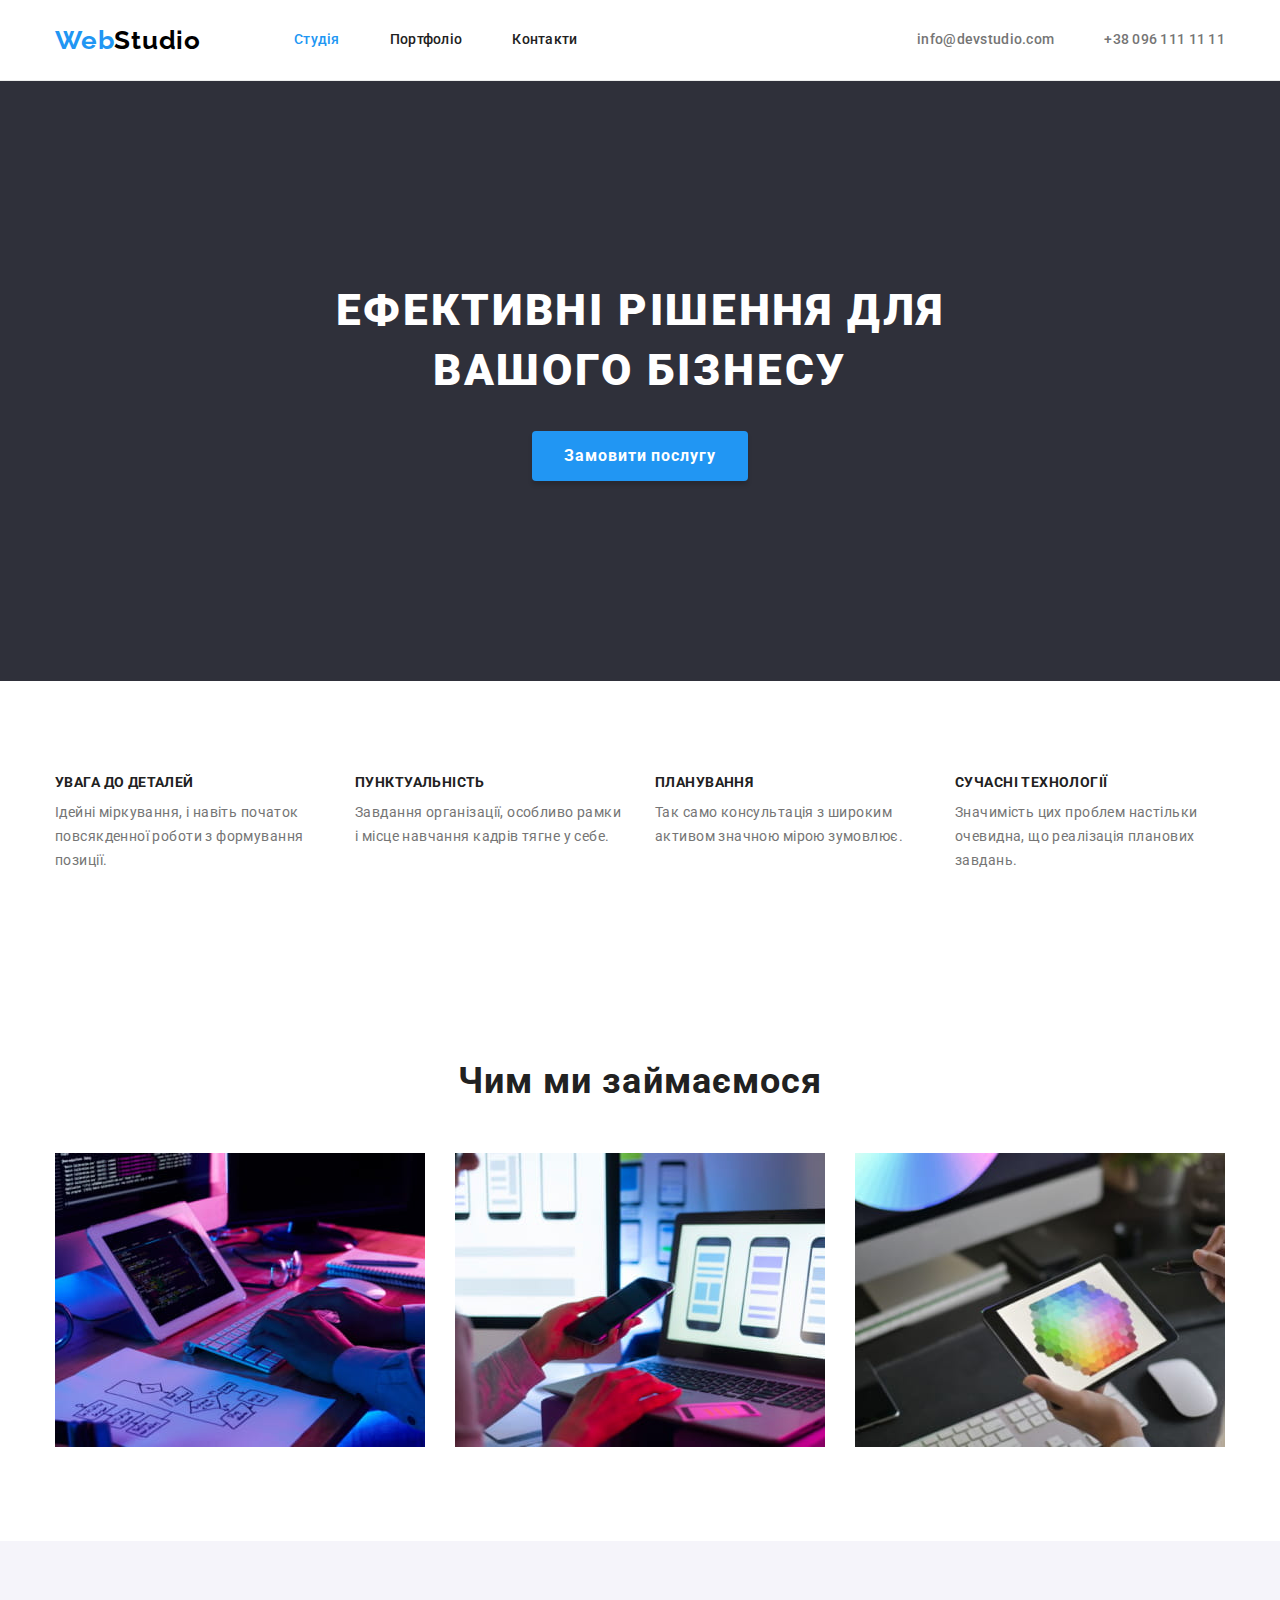
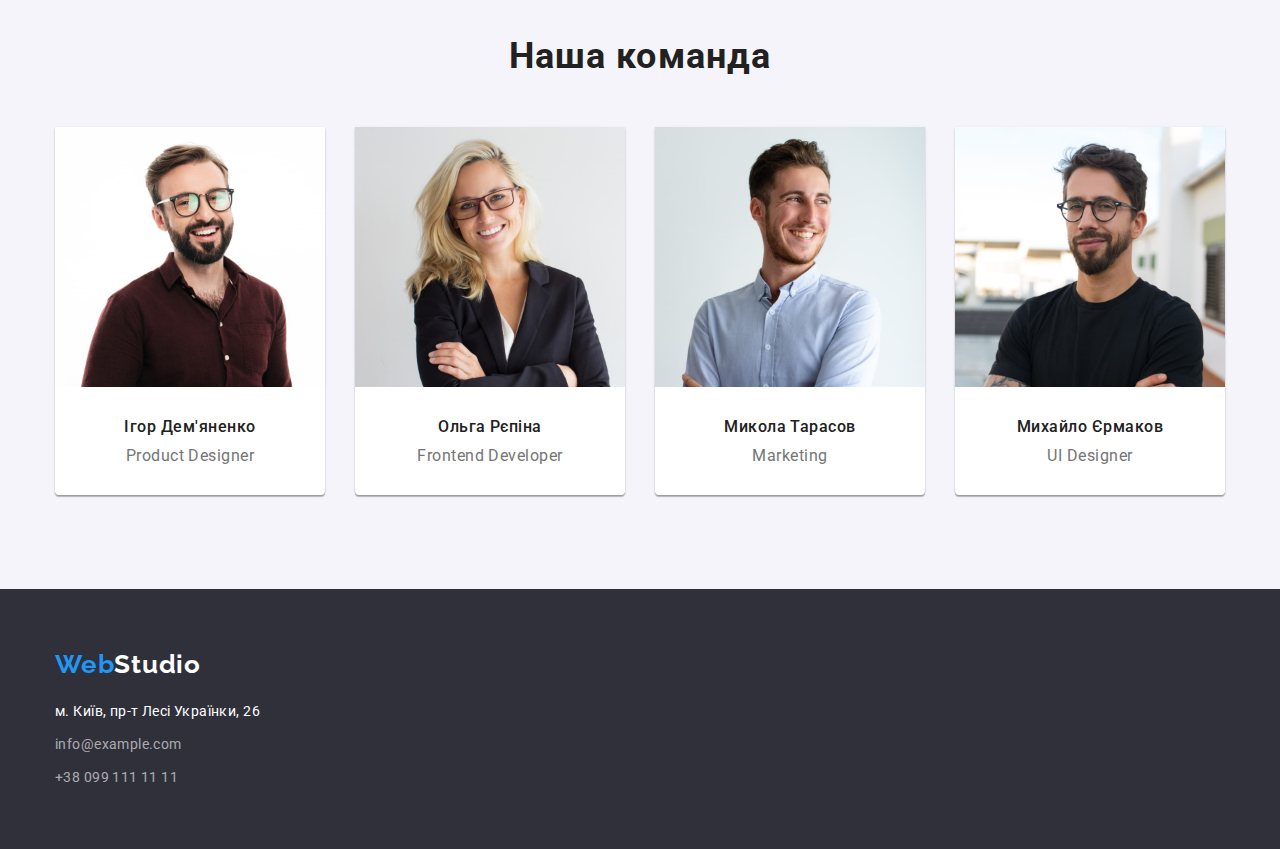
==== index.html @ c918954a "repository for hw-04" ====
<!DOCTYPE html>
<html lang="uk">
<head>
    <meta charset="UTF-8">
    <meta http-equiv="X-UA-Compatible" content="IE=edge">
    <meta name="viewport" content="width=device-width, initial-scale=1.0">
    <title>Web Studio</title>
    <link rel="preconnect" href="https://fonts.googleapis.com">
    <link rel="preconnect" href="https://fonts.gstatic.com" crossorigin>
    <link href="https://fonts.googleapis.com/css2?family=Raleway:wght@700&family=Roboto:wght@400;500;700;900&display=swap"
        rel="stylesheet">
    <link rel="stylesheet" href="https://cdn.jsdelivr.net/npm/modern-normalize@1.1.0/modern-normalize.min.css">
    <link rel="stylesheet" href="./css/style.css">
    
</head>

<body>
    <header class="page-header"> <!--шапка сторінки-->
       <div class="page-header-container container">
            <a class="logo-accent header-logo link" href="./index.html">Web<span class="top-logo">Studio</span>
            </a>
        <nav>
            <ul class="menu-container">
                <li class="list"><a class="menu-links link current" href="./index.html">Студія</a></li>
                <li class="list"><a class="menu-links link" href="./portfolio.html">Портфоліо</a></li>
                <li class="list"><a class="menu-links link" href="">Контакти</a></li>
            </ul>
        </nav>
        <ul class="contacts-container">
            <li class="list"><a class="contacts-links link" href="mailto:info@devstudio.com">info@devstudio.com</a></li>
            <li class="list"><a class="contacts-links link" href="tel:+380961111111">+38 096 111 11 11</a></li>
        </ul>
       </div>
    </header>

    <main> <!--Основний контент-->
        <section class="hero"> <!--Секція 1-->
            <div class="container">
                <h1 class="hero-slogan">Ефективні рішення для вашого бізнесу</h1>
                <button type="button" class="hero-btn">Замовити послугу</button>
            </div>
        </section>

        <section  class="section"><!--Секція 2-->
            <div class="container">
                <h2 class="visually-hidden">Наші переваги</h2>
            <ul class="features-list list">
                <li class="features-item">
                    <h3 class="features-headers">Увага до деталей</h3>
                    <p class="features-description">Ідейні міркування, і навіть початок повсякденної роботи з формування позиції.
                    </p>
                </li>
            
                <li class="features-item">
                    <h3 class="features-headers">Пунктуальність</h3>
                    <p class="features-description">Завдання організації, особливо рамки і місце навчання кадрів тягне у себе.</p>
                </li>
            
                <li class="features-item">
                    <h3 class="features-headers">Планування</h3>
                    <p class="features-description">Так само консультація з широким активом значною мірою зумовлює.</p>
                </li>
            
                <li class="features-item">
                    <h3 class="features-headers">Сучасні технології</h3>
                    <p class="features-description">Значимість цих проблем настільки очевидна, що реалізація планових завдань.</p>
                </li>
            </ul>
            </div>
        </section>

        <section class="section"><!--Секція 3-->
            <div class="container">
                <h2 class="directions-header">Чим ми займаємося</h2>
                <ul class="directions-list list">
                    <li><img src="./images/box_1.jpg" alt="Процес написання коду на комп'ютері з додатковим екраном планшета"
                            width="370"></li>
                    <li><img src="./images/box_2.jpg" alt="На екрані ноутбука три види інтерфейсу мобільного додатку" width="370"></li>
                    <li><img src="./images/box_3.jpg" alt="Дизайнер на планшеті вибирає колір з палітри кольорів" width="370"></li>
                </ul>
            </div>
        </section>

        <section class="section team"><!--Секція 4-->
            <div class="container">
                <h2 class="team-header">Наша команда</h2>
                <ul class="team-list list">
                    <li class="team-cards">
                        <img src="./images/igor_d.jpg" alt="портрет Ігора" width="270" height="260">
                        <div class="team-cards-description">
                            <h3 class="team-names">Ігор Дем'яненко</h3>
                            <p class="team-profession">Product Designer</p>
                        </div>
                    </li>
                    <li class="team-cards">
                        <img src="./images/olga_r.jpg" alt="портрет Ольги" width="270" height="260">
                        <div class="team-cards-description">
                            <h3 class="team-names">Ольга Рєпіна</h3>
                            <p class="team-profession">Frontend Developer</p>
                        </div>
                    </li>
                    <li class="team-cards">
                        <img src="./images/mikola_t.jpg" alt="портрет Миколи" width="270" height="260">
                        <div class="team-cards-description">
                            <h3 class="team-names">Микола Тарасов</h3>
                            <p class="team-profession">Marketing</p>
                        </div>
                    </li>
                    <li class="team-cards">
                        <img src="./images/mikhaulo_ye.jpg" alt="портрет Михайла" width="270" height="260">
                        <div class="team-cards-description">
                            <h3 class="team-names">Михайло Єрмаков</h3>
                            <p class="team-profession">UI Designer</p>
                        </div>
                    </li>
                </ul>
            </div>
        </section>
    </main>

    <footer  class="footer"><!--Підвал-->
        <div class="page-footer-container container">
                <a class="logo-accent footer-logo link" href="./index.html">Web<span class="bottom-logo">Studio</span>
                </a>
                <address>
                    <ul class="list">
                        <li class="address-items">
                            <a class="address-link link" href="https://goo.gl/maps/CPtrU1FHBa2aNyZL9" target="_blank"
                                rel="noopener noreferrer nofollow">м. Київ, пр-т Лесі
                                Українки, 26</a>
                        </li>
                        <li class="address-items"><a class="footer-contacts link" href="mailto:info@example.com">info@example.com</a></li>
                        <li class="address-items"><a class="footer-contacts link" href="tel:+380991111111">+38 099 111 11 11</a></li>
                    </ul>
                </address>
        </div>
    
    </footer>
</body>
</html>
---- css/style.css ----
:root {
  --primary-font-text: "Roboto", sans-serif;
  --logo-font-text: "Raleway", sans-serif;
  --accent-color: #2196f3;
  --accent-second-color: #000000;
  --headers-color: #212121;
  --text-color: #757575;
  --background-color: #2f303a;
  --primary-page-color: #ffffff;
  --team-section-color: #f5f4fa;
  --accent-active-color: #188ce8;
  --line-shadow-color: #ececec;
  --translucent-page-color: #ffffff99;
  --project-border-color: #eeeeee;
}

body {
  font-family: var(--primary-font-text);
  background-color: var(--primary-page-color);
  color: var(--text-color);
  font-size: 14px;
  letter-spacing: 0.03em;
}

h1,
h2,
h3,
h4,
p {
  margin: 0;
}

ul,
ol {
  margin: 0;
  padding-left: 0;
}

img {
  display: block;
  max-width: 100%;
  height: auto;
}

button {
  display: block;
  margin: 0 auto;
  cursor: pointer;
  border: none;
  border-radius: 4px;
}

.list {
  list-style: none;
}

.link {
  text-decoration: none;
}

.visually-hidden {
  position: absolute;
  white-space: nowrap;
  width: 1px;
  height: 1px;
  overflow: hidden;
  border: 0;
  padding: 0;
  clip: rect(0 0 0 0);
  clip-path: inset(50%);
  margin: -1px;
}

.container {
  width: 1200px;
  margin: 0 auto;
  padding: 0 15px;
}

.section {
  padding-top: 94px;
  padding-bottom: 94px;
}

/* ====general-logo-items=== */
.logo-accent {
  display: block;
  font-family: var(--logo-font-text);
  font-weight: 700;
  font-size: 26px;
  line-height: 1.19;
  letter-spacing: 0.03em;
  color: var(--accent-color);
}
/* ====general-logo-items-end=== */

/* ====header=== */
/* ====menu=== */
.header-logo {
  margin-right: 93px;
}

.top-logo {
  color: var(--accent-second-color);
}

.page-header {
  border-bottom: 1px solid var(--line-shadow-color);
}

.page-header-container {
  display: flex;
  align-items: center;
}

.menu-container {
  display: flex;
  column-gap: 50px;
}

.menu-links {
  display: block;
  padding-top: 32px;
  padding-bottom: 32px;

  font-weight: 500;
  font-size: 14px;
  line-height: 1.14;
  letter-spacing: 0.02em;
  color: var(--headers-color);
}

.menu-links:hover,
.menu-links:focus {
  color: var(--accent-color);
}

.current {
  color: var(--accent-color);
}
/* ====menu-end=== */

/* ====contacts== */
.contacts-container {
  display: flex;
  margin-left: auto;
  column-gap: 50px;
}

.contacts-links {
  display: block;
  padding-top: 32px;
  padding-bottom: 32px;

  font-weight: 500;
  font-size: 14px;
  line-height: 1.14;
  letter-spacing: 0.02em;
  color: var(--text-color);
}

.contacts-links:hover,
.contacts-links:focus {
  color: var(--accent-color);
}
/* ====contacts-end== */
/* ====header-end=== */

/* ====main-studio==== */
/* ===section-hero=== */
.hero {
  padding-top: 200px;
  padding-bottom: 200px;
  background-color: var(--background-color);
}

.hero-slogan {
  margin: 0 auto 30px;
  width: 696px;

  font-weight: 900;
  font-size: 44px;
  line-height: 1.36;
  text-align: center;
  letter-spacing: 0.06em;
  text-transform: uppercase;
  color: var(--primary-page-color);
}

.hero-btn {
  padding: 10px 32px;

  font-family: inherit;
  font-weight: 700;
  font-size: 16px;
  line-height: 1.88;
  letter-spacing: 0.06em;

  background-color: var(--accent-color);
  color: var(--primary-page-color);
  box-shadow: 0px 4px 4px rgba(0, 0, 0, 0.15);
}

.hero-btn:active,
.hero-btn:hover,
.hero-btn:focus {
  background: var(--accent-active-color);
  box-shadow: 0px 4px 4px rgba(0, 0, 0, 0.15);
}
/* ===section-hero-end=== */

/* ===sectin-features=== */

.features-list {
  display: flex;
  column-gap: 30px;
}

.features-item {
  width: 270px;
}

.features-headers {
  margin-bottom: 10px;

  font-weight: 700;
  font-size: 14px;
  line-height: 1.14;
  letter-spacing: 0.03em;
  text-transform: uppercase;
  color: var(--headers-color);
}

.features-description {
  font-size: 14px;
  line-height: 1.71;
  letter-spacing: 0.03em;
  color: var(--text-color);
}
/* ===section-features-end=== */

/* ===section-directions=== */
.directions-list {
  display: flex;
  column-gap: 30px;
}

/* ===section-directions-end=== */

/* ===directions-and-team-headers== */
.directions-header,
.team-header {
  margin-bottom: 50px;

  font-weight: 700;
  font-size: 36px;
  line-height: 1.17;
  text-align: center;
  letter-spacing: 0.03em;
  color: var(--headers-color);
}
/* ===directions-and-team-headers== */

/* ===section-team=== */
.team {
 background-color: var(--team-section-color);
}

.team-list {
  display: flex;
  column-gap: 30px;
}

.team-cards {
  background-color: var(--primary-page-color);
  box-shadow: 0px 1px 3px rgba(0, 0, 0, 0.12), 0px 1px 1px rgba(0, 0, 0, 0.14),
    0px 2px 1px rgba(0, 0, 0, 0.2);
  border-radius: 0px 0px 4px 4px;
}

.team-cards-description {
  padding-top: 30px;
  padding-bottom: 30px;
}

.team-names {
  margin-bottom: 10px;

  font-weight: 500;
  font-size: 16px;
  line-height: 1.19;
  text-align: center;
  letter-spacing: 0.03em;
  color: var(--headers-color);
}

.team-profession {
  font-size: 16px;
  line-height: 1.19;
  text-align: center;
  letter-spacing: 0.03em;
  color: var(--text-color);
}
/* ===section-team-end=== */
/* ====main-studio-end==== */

/*=======portfolio=page========*/
/* ===filter-buttons=== */
.filter-list {
  display: flex;
  justify-content: center;
  column-gap: 8px;
  margin-bottom: 50px;
}

.filter-btn {
  padding: 6px 22px;

  font-weight: 500;
  font-size: 16px;
  line-height: 1.63;
  text-align: center;
  letter-spacing: 0.03em;

  background-color: var(--team-section-color);
  color: var(--headers-color);
}

.filter-btn:active,
.filter-btn:focus,
.filter-btn:hover {
  background: var(--accent-color);
  box-shadow: 0px 3px 1px rgba(0, 0, 0, 0.1), 0px 1px 2px rgba(0, 0, 0, 0.08),
    0px 2px 2px rgba(0, 0, 0, 0.12);
  color: var(--primary-page-color);
}
/* ===filter-buttons-end=== */

/* ===portfolio-projects=== */
.project-list {
  display: flex;
  flex-wrap: wrap;
  gap: 30px;
}

.project-headers {
  margin-bottom: 4px;

  font-family: inherit;
  font-weight: 700;
  font-size: 18px;
  line-height: 2;
  letter-spacing: 0.06em;
  color: var(--headers-color);
}

.project-description {
  font-family: inherit;
  font-size: 16px;
  line-height: 1.88;
  letter-spacing: 0.03em;
  color: var(--text-color);
}

.project-card-container {
  padding: 19px 24px;
  border: 1px solid var(--project-border-color);
}
/* ===portfolio-projects-end=== */
/*=======portfolio=page-end========*/

/* ===footer=== */
.footer-logo {
  margin-bottom: 20px;
}

.bottom-logo {
  color: var(--primary-page-color);
}

.footer {
  padding-top: 60px;
  padding-bottom: 60px;

  background-color: var(--background-color);
}

.address-items:not(:last-child) {
  margin-bottom: 9px;
}

.address-link {
  font-style: normal;
  font-weight: 400;
  font-size: 14px;
  line-height: 1.71;
  letter-spacing: 0.03em;
  color: var(--primary-page-color);
}

.address-link:hover,
.address-link:focus {
  color: var(--accent-color);
}

.footer-contacts {
  font-style: normal;
  font-weight: 400;
  font-size: 14px;
  line-height: 1.71;
  letter-spacing: 0.03em;
  color: var(--translucent-page-color);
}

.footer-contacts:hover,
.footer-contacts:focus {
  color: var(--accent-color);
}
/* ===footer-end=== */
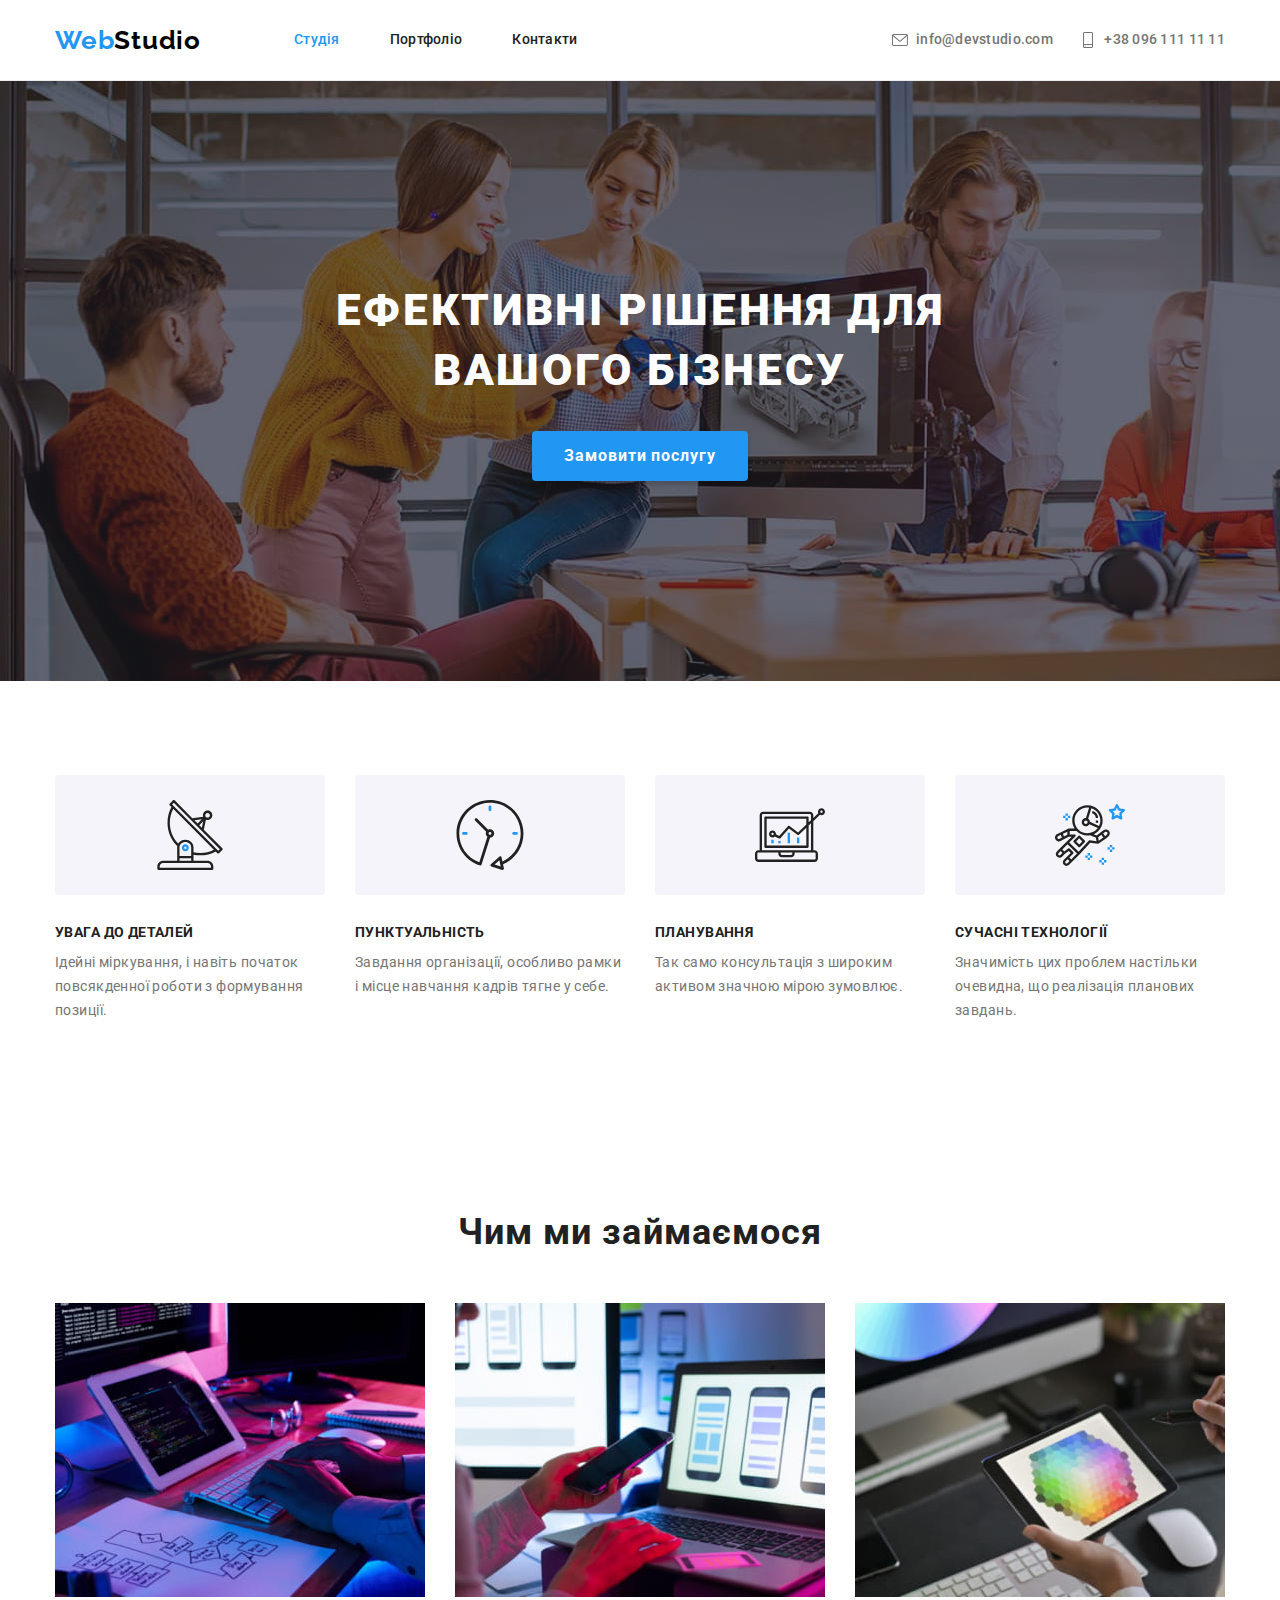
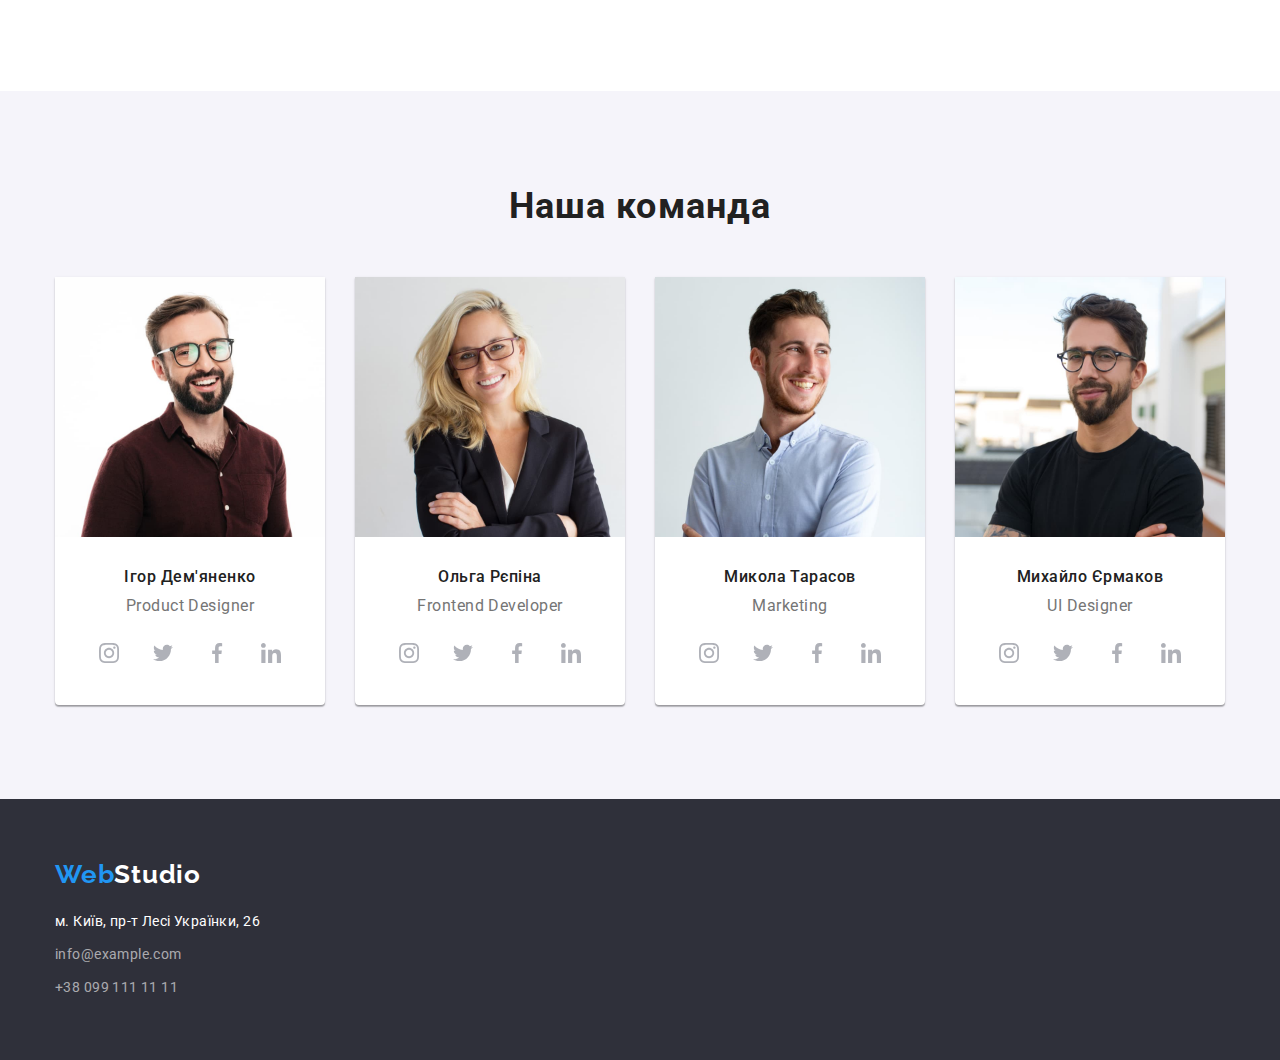
==== commit f1b9937c: "made icons to the links" ====
--- a/index.html
+++ b/index.html
@@ -27,8 +27,20 @@
             </ul>
         </nav>
         <ul class="contacts-container">
-            <li class="list"><a class="contacts-links link" href="mailto:info@devstudio.com">info@devstudio.com</a></li>
-            <li class="list"><a class="contacts-links link" href="tel:+380961111111">+38 096 111 11 11</a></li>
+            <li class="contacts-item-maill list">
+                <a class="contacts-links link" href="mailto:info@devstudio.com">
+                <svg lang="en" aria-label="e-mail icon" width="16" height="12">
+                    <use href="./images/sprite.svg#envelope"></use>
+                </svg>
+                    info@devstudio.com</a>
+            </li>
+            <li class="contacts-item-tell list">
+                <a class="contacts-links link" href="tel:+380961111111">
+                    <svg lang="en" aria-label="phone icon" width="10" height="16">
+                        <use href="./images/sprite.svg#smartphone"></use>
+                    </svg>
+                    +38 096 111 11 11</a>
+            </li>
         </ul>
        </div>
     </header>
@@ -46,22 +58,42 @@
                 <h2 class="visually-hidden">Наші переваги</h2>
             <ul class="features-list list">
                 <li class="features-item">
+                    <div class="thumb-features">
+                        <svg width="70" height="70">
+                            <use href="./images/sprite.svg#antenna"></use>
+                        </svg>
+                    </div>
                     <h3 class="features-headers">Увага до деталей</h3>
                     <p class="features-description">Ідейні міркування, і навіть початок повсякденної роботи з формування позиції.
                     </p>
                 </li>
             
                 <li class="features-item">
+                    <div class="thumb-features">
+                        <svg width="70" height="70">
+                            <use href="./images/sprite.svg#clock"></use>
+                        </svg>
+                    </div>
                     <h3 class="features-headers">Пунктуальність</h3>
                     <p class="features-description">Завдання організації, особливо рамки і місце навчання кадрів тягне у себе.</p>
                 </li>
             
                 <li class="features-item">
+                    <div class="thumb-features">
+                        <svg width="70" height="70">
+                            <use href="./images/sprite.svg#diagram"></use>
+                        </svg>
+                    </div>
                     <h3 class="features-headers">Планування</h3>
                     <p class="features-description">Так само консультація з широким активом значною мірою зумовлює.</p>
                 </li>
             
                 <li class="features-item">
+                    <div class="thumb-features">
+                        <svg width="70" height="70">
+                            <use href="./images/sprite.svg#astronaut"></use>
+                        </svg>
+                    </div>
                     <h3 class="features-headers">Сучасні технології</h3>
                     <p class="features-description">Значимість цих проблем настільки очевидна, що реалізація планових завдань.</p>
                 </li>
@@ -90,6 +122,36 @@
                         <div class="team-cards-description">
                             <h3 class="team-names">Ігор Дем'яненко</h3>
                             <p class="team-profession">Product Designer</p>
+                            <ul class="team-social-list list">
+                                <li>
+                                    <a class="team-social-links" href="">
+                                        <svg class="social-icon" lang="en" aria-label="instagram icon" width="20" height="20">
+                                            <use href="./images/sprite.svg#instagram"></use>
+                                        </svg>
+                                    </a>
+                                </li>
+                                <li>
+                                    <a class="team-social-links" href="">
+                                        <svg class="social-icon" lang="en" aria-label="twitter icon" width="20" height="20">
+                                          <use href="./images/sprite.svg#twitter"></use>
+                                        </svg>
+                                    </a>
+                                </li>
+                                <li>
+                                    <a class="team-social-links" href="">
+                                        <svg class="social-icon" lang="en" aria-label="facebook icon" width="20" height="20">
+                                          <use href="./images/sprite.svg#facebook"></use>
+                                        </svg>
+                                    </a>
+                                </li>
+                                <li>
+                                    <a class="team-social-links" href="">
+                                        <svg class="social-icon" lang="en" aria-label="linkedin icon" width="20" height="20">
+                                          <use href="./images/sprite.svg#linkedin"></use>
+                                        </svg>
+                                    </a>
+                                </li>
+                            </ul>
                         </div>
                     </li>
                     <li class="team-cards">
@@ -97,6 +159,35 @@
                         <div class="team-cards-description">
                             <h3 class="team-names">Ольга Рєпіна</h3>
                             <p class="team-profession">Frontend Developer</p>
+                            <ul class="team-social-list list">
+                                <li>
+                                    <a class="team-social-links" href="">
+                                        <svg class="social-icon" lang="en" aria-label="instagram icon" width="20" height="20">
+                                            <use href="./images/sprite.svg#instagram"></use>
+                                        </svg>
+                                    </a>
+                                </li>
+                                <li>
+                                    <a class="team-social-links" href="">
+                                        <svg class="social-icon" lang="en" aria-label="twitter icon" width="20" height="20">
+                                            <use href="./images/sprite.svg#twitter"></use>
+                                        </svg>
+                                    </a>
+                                </li>
+                                <li>
+                                    <a class="team-social-links" href="">
+                                        <svg class="social-icon" lang="en" aria-label="facebook icon" width="20" height="20">
+                                            <use href="./images/sprite.svg#facebook"></use>
+                                        </svg>
+                                    </a>
+                                </li>
+                                <li>
+                                    <a class="team-social-links" href="">
+                                        <svg class="social-icon" lang="en" aria-label="linkedin icon" width="20" height="20">
+                                            <use href="./images/sprite.svg#linkedin"></use>
+                                        </svg>
+                                    </a>
+                                </li>
                         </div>
                     </li>
                     <li class="team-cards">
@@ -104,6 +195,35 @@
                         <div class="team-cards-description">
                             <h3 class="team-names">Микола Тарасов</h3>
                             <p class="team-profession">Marketing</p>
+                            <ul class="team-social-list list">
+                                <li>
+                                    <a class="team-social-links" href="">
+                                        <svg class="social-icon" lang="en" aria-label="instagram icon" width="20" height="20">
+                                            <use href="./images/sprite.svg#instagram"></use>
+                                        </svg>
+                                    </a>
+                                </li>
+                                <li>
+                                    <a class="team-social-links" href="">
+                                        <svg class="social-icon" lang="en" aria-label="twitter icon" width="20" height="20">
+                                            <use href="./images/sprite.svg#twitter"></use>
+                                        </svg>
+                                    </a>
+                                </li>
+                                <li>
+                                    <a class="team-social-links" href="">
+                                        <svg class="social-icon" lang="en" aria-label="facebook icon" width="20" height="20">
+                                            <use href="./images/sprite.svg#facebook"></use>
+                                        </svg>
+                                    </a>
+                                </li>
+                                <li>
+                                    <a class="team-social-links" href="">
+                                        <svg class="social-icon" lang="en" aria-label="linkedin icon" width="20" height="20">
+                                            <use href="./images/sprite.svg#linkedin"></use>
+                                        </svg>
+                                    </a>
+                                </li>
                         </div>
                     </li>
                     <li class="team-cards">
@@ -111,6 +231,35 @@
                         <div class="team-cards-description">
                             <h3 class="team-names">Михайло Єрмаков</h3>
                             <p class="team-profession">UI Designer</p>
+                            <ul class="team-social-list list">
+                                <li>
+                                    <a class="team-social-links" href="">
+                                        <svg class="social-icon" lang="en" aria-label="instagram icon" width="20" height="20">
+                                            <use href="./images/sprite.svg#instagram"></use>
+                                        </svg>
+                                    </a>
+                                </li>
+                                <li>
+                                    <a class="team-social-links" href="">
+                                        <svg class="social-icon" lang="en" aria-label="twitter icon" width="20" height="20">
+                                            <use href="./images/sprite.svg#twitter"></use>
+                                        </svg>
+                                    </a>
+                                </li>
+                                <li>
+                                    <a class="team-social-links" href="">
+                                        <svg class="social-icon" lang="en" aria-label="facebook icon" width="20" height="20">
+                                            <use href="./images/sprite.svg#facebook"></use>
+                                        </svg>
+                                    </a>
+                                </li>
+                                <li>
+                                    <a class="team-social-links" href="">
+                                        <svg class="social-icon" lang="en" aria-label="linkedin icon" width="20" height="20">
+                                            <use href="./images/sprite.svg#linkedin"></use>
+                                        </svg>
+                                    </a>
+                                </li>
                         </div>
                     </li>
                 </ul>
--- a/css/style.css
+++ b/css/style.css
@@ -5,13 +5,15 @@
   --accent-second-color: #000000;
   --headers-color: #212121;
   --text-color: #757575;
-  --background-color: #2f303a;
+  --background-footer-color: #2f303a;
   --primary-page-color: #ffffff;
   --team-section-color: #f5f4fa;
   --accent-active-color: #188ce8;
   --line-shadow-color: #ececec;
   --translucent-page-color: #ffffff99;
   --project-border-color: #eeeeee;
+  --bg-hero-color: #c4c4c4;
+  --icon-fill: #afb1b8;
 }
 
 body {
@@ -144,13 +146,27 @@
 .contacts-container {
   display: flex;
   margin-left: auto;
-  column-gap: 50px;
-}
+  column-gap: 30px;
+}
+
+.contacts-item-maill {
+  width: 161px;
+}
+
+.contacts-item-tell {
+  width: 142px;
+}
+
 
 .contacts-links {
-  display: block;
-  padding-top: 32px;
-  padding-bottom: 32px;
+  display: flex;
+  align-items: center;
+  justify-content: space-between;
+  width: 100%;
+  height: 100%;
+  padding: 32px 0;
+
+  fill: currentColor;
 
   font-weight: 500;
   font-size: 14px;
@@ -169,9 +185,19 @@
 /* ====main-studio==== */
 /* ===section-hero=== */
 .hero {
-  padding-top: 200px;
-  padding-bottom: 200px;
-  background-color: var(--background-color);
+  display: flex;
+  align-items: center;
+  max-width: 1600px;
+  height: 600px;
+  margin: 0 auto;
+
+  background-color: var(--bg-hero-color);
+  background-image: linear-gradient(
+      to right,
+      rgba(47, 48, 58, 0.4),
+      rgba(47, 48, 58, 0.4)
+    ),
+    url(../images/hero-image.jpg);
 }
 
 .hero-slogan {
@@ -210,6 +236,17 @@
 /* ===section-hero-end=== */
 
 /* ===sectin-features=== */
+.thumb-features {
+  display: flex;
+  align-items: center;
+  justify-content: center;
+  width: 270px;
+  height: 120px;
+  margin-bottom: 30px;
+
+  background-color: var(--team-section-color);
+  border-radius: 4px;
+}
 
 .features-list {
   display: flex;
@@ -263,7 +300,7 @@
 
 /* ===section-team=== */
 .team {
- background-color: var(--team-section-color);
+  background-color: var(--team-section-color);
 }
 
 .team-list {
@@ -295,11 +332,40 @@
 }
 
 .team-profession {
+  margin-bottom: 16px;
+
   font-size: 16px;
   line-height: 1.19;
   text-align: center;
   letter-spacing: 0.03em;
   color: var(--text-color);
+}
+
+.team-social-list {
+  display: flex;
+  justify-content: center;
+  column-gap: 10px;
+}
+
+.team-social-links {
+  display: flex;
+  justify-content: center;
+  align-items: center;
+  width: 44px;
+  height: 44px;
+  border-radius: 50%;
+  
+   color: var(--icon-fill);
+}
+
+.social-icon {
+  fill: currentColor;
+}
+
+.team-social-links:hover,
+.team-social-links:focus {
+  color: var(--primary-page-color);
+  background-color: var(--accent-color);
 }
 /* ===section-team-end=== */
 /* ====main-studio-end==== */
@@ -365,6 +431,7 @@
 .project-card-container {
   padding: 19px 24px;
   border: 1px solid var(--project-border-color);
+  border-top: none;
 }
 /* ===portfolio-projects-end=== */
 /*=======portfolio=page-end========*/
@@ -382,7 +449,7 @@
   padding-top: 60px;
   padding-bottom: 60px;
 
-  background-color: var(--background-color);
+  background-color: var(--background-footer-color);
 }
 
 .address-items:not(:last-child) {
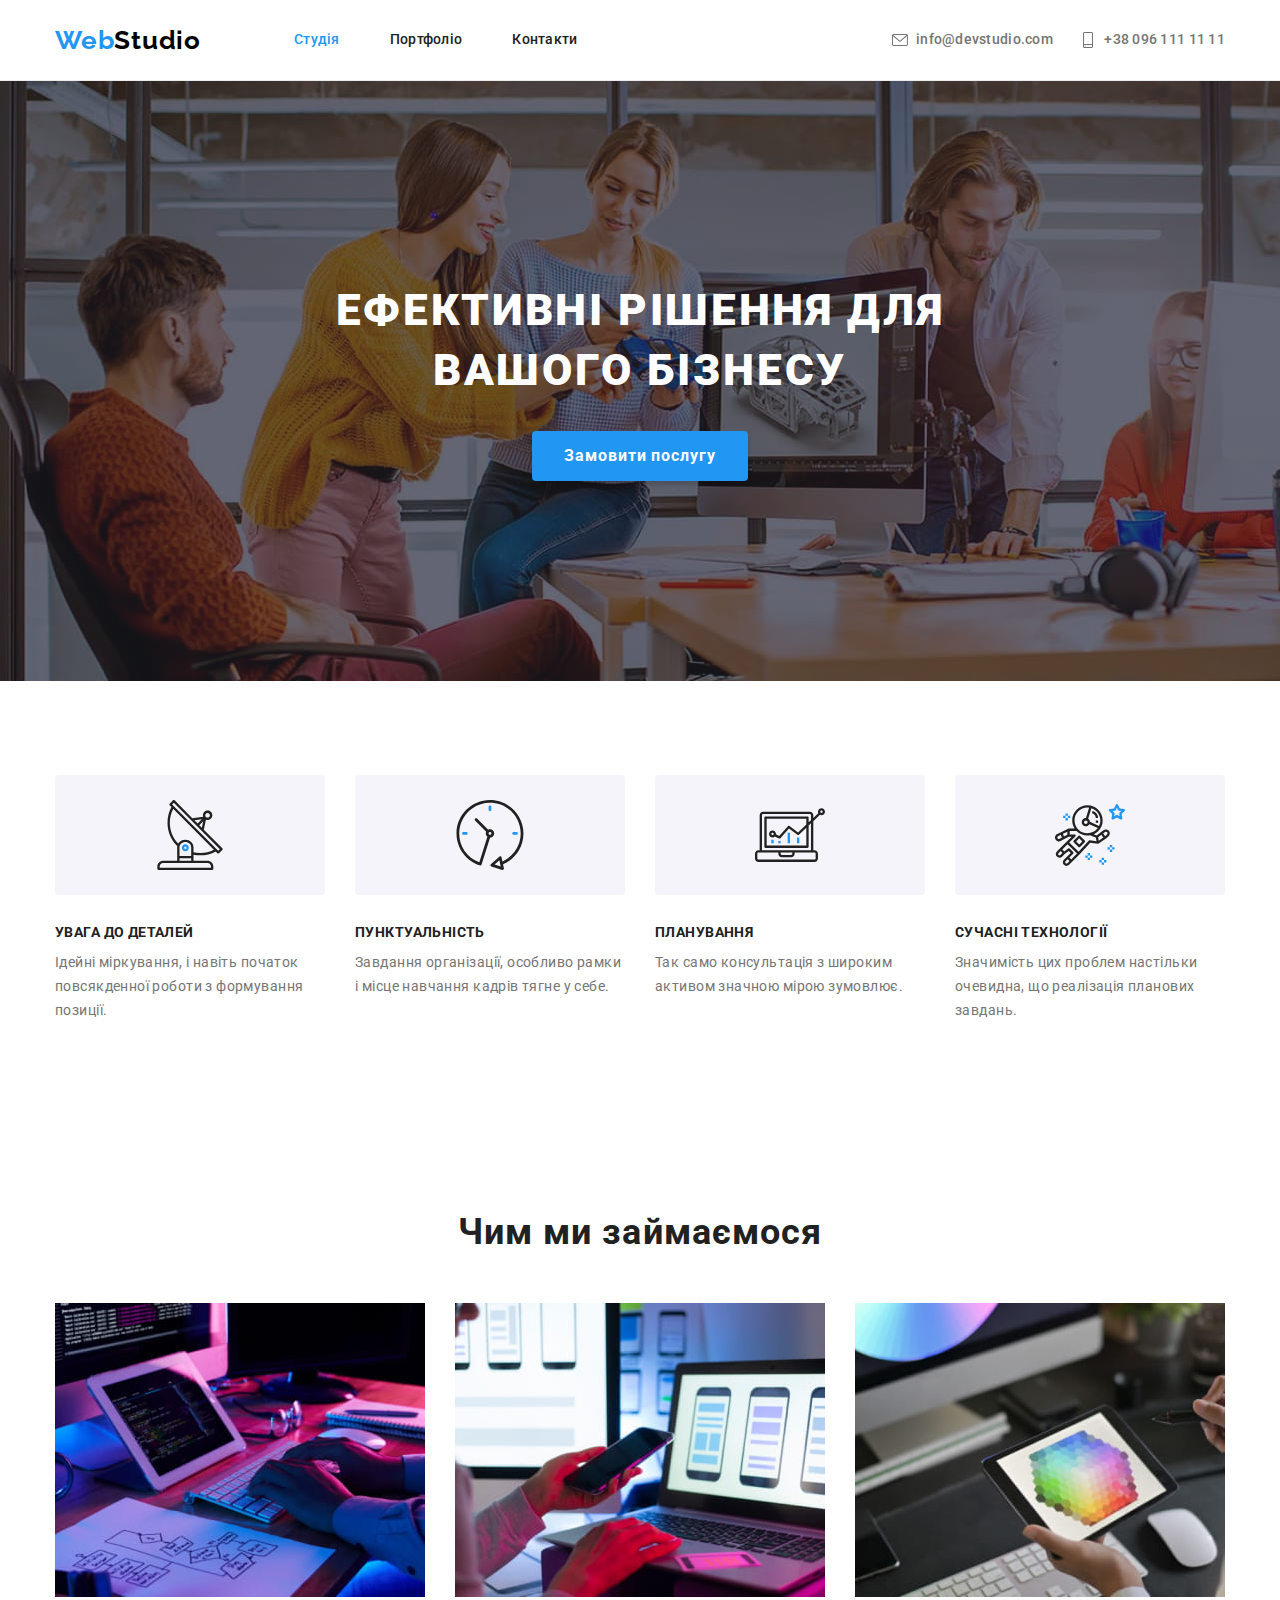
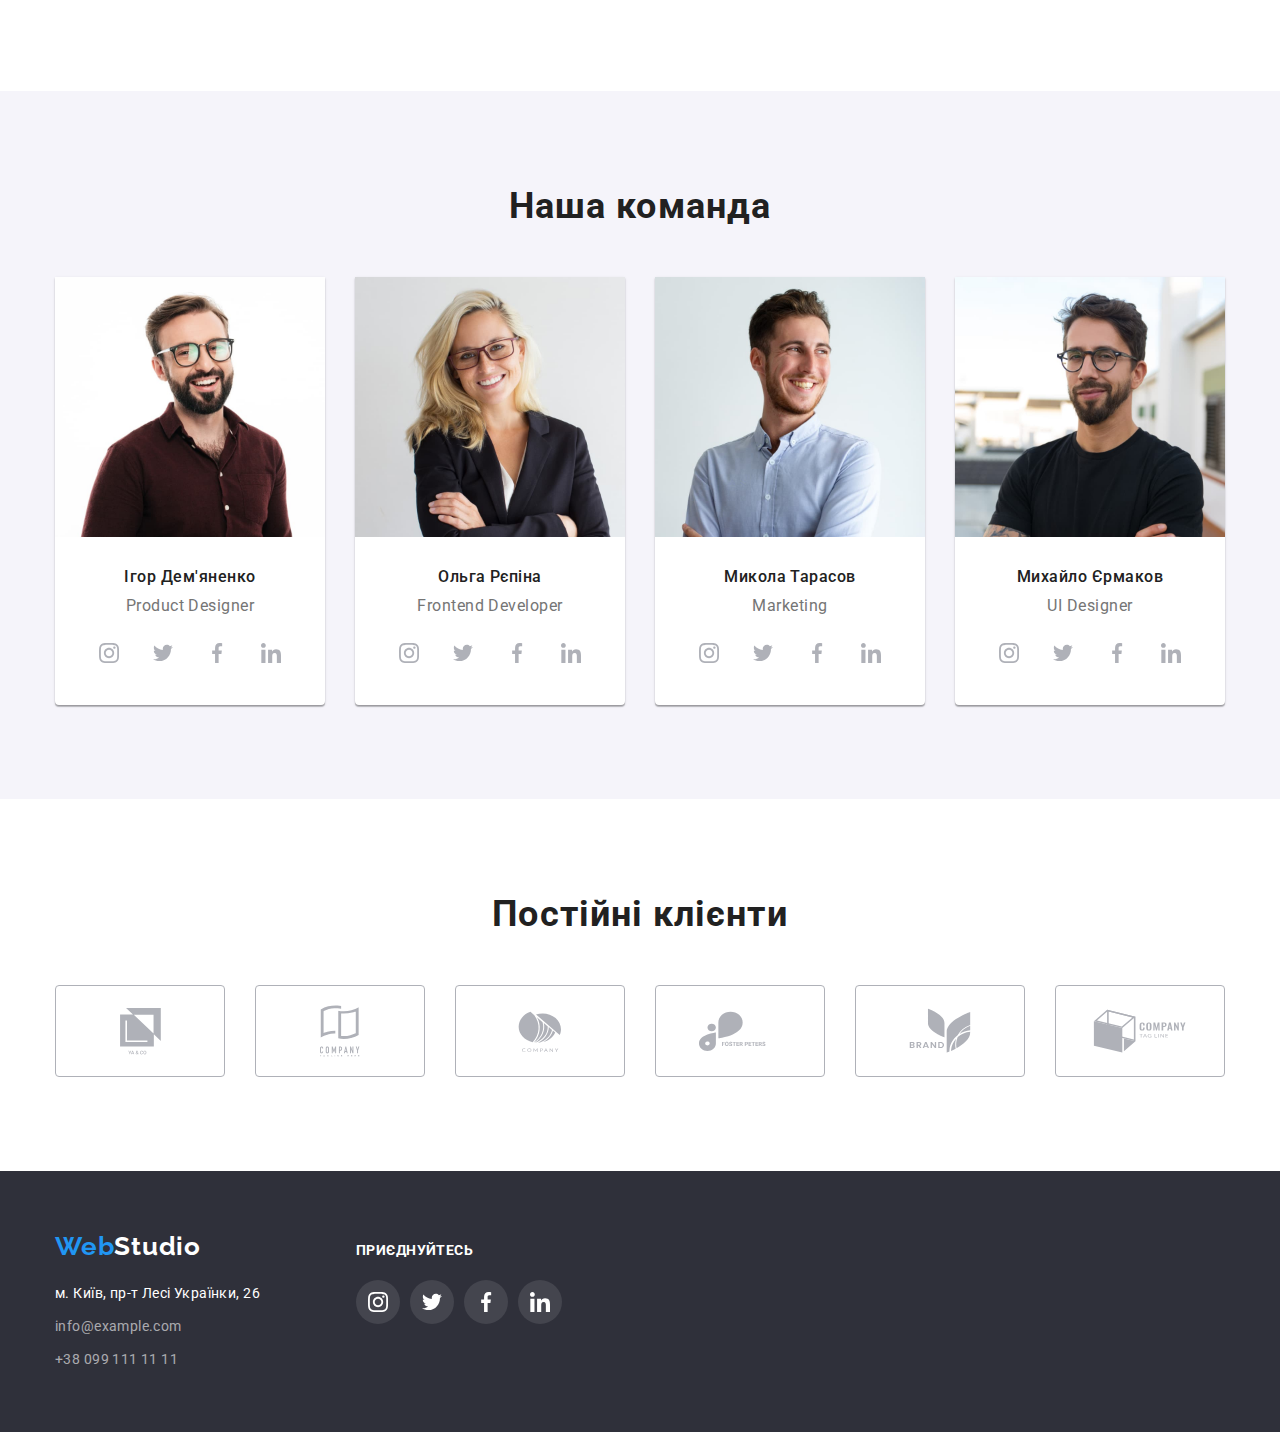
==== commit 02c8b275: "finished HW-04" ====
--- a/index.html
+++ b/index.html
@@ -123,28 +123,28 @@
                             <h3 class="team-names">Ігор Дем'яненко</h3>
                             <p class="team-profession">Product Designer</p>
                             <ul class="team-social-list list">
-                                <li>
+                                <li class="social-links-item">
                                     <a class="team-social-links" href="">
                                         <svg class="social-icon" lang="en" aria-label="instagram icon" width="20" height="20">
                                             <use href="./images/sprite.svg#instagram"></use>
                                         </svg>
                                     </a>
                                 </li>
-                                <li>
+                                <li class="social-links-item">
                                     <a class="team-social-links" href="">
                                         <svg class="social-icon" lang="en" aria-label="twitter icon" width="20" height="20">
                                           <use href="./images/sprite.svg#twitter"></use>
                                         </svg>
                                     </a>
                                 </li>
-                                <li>
+                                <li class="social-links-item">
                                     <a class="team-social-links" href="">
                                         <svg class="social-icon" lang="en" aria-label="facebook icon" width="20" height="20">
                                           <use href="./images/sprite.svg#facebook"></use>
                                         </svg>
                                     </a>
                                 </li>
-                                <li>
+                                <li class="social-links-item">
                                     <a class="team-social-links" href="">
                                         <svg class="social-icon" lang="en" aria-label="linkedin icon" width="20" height="20">
                                           <use href="./images/sprite.svg#linkedin"></use>
@@ -153,6 +153,7 @@
                                 </li>
                             </ul>
                         </div>
+                    
                     </li>
                     <li class="team-cards">
                         <img src="./images/olga_r.jpg" alt="портрет Ольги" width="270" height="260">
@@ -160,34 +161,35 @@
                             <h3 class="team-names">Ольга Рєпіна</h3>
                             <p class="team-profession">Frontend Developer</p>
                             <ul class="team-social-list list">
-                                <li>
+                                <li class="social-links-item">
                                     <a class="team-social-links" href="">
                                         <svg class="social-icon" lang="en" aria-label="instagram icon" width="20" height="20">
                                             <use href="./images/sprite.svg#instagram"></use>
                                         </svg>
                                     </a>
                                 </li>
-                                <li>
+                                <li class="social-links-item">
                                     <a class="team-social-links" href="">
                                         <svg class="social-icon" lang="en" aria-label="twitter icon" width="20" height="20">
                                             <use href="./images/sprite.svg#twitter"></use>
                                         </svg>
                                     </a>
                                 </li>
-                                <li>
+                                <li class="social-links-item">
                                     <a class="team-social-links" href="">
                                         <svg class="social-icon" lang="en" aria-label="facebook icon" width="20" height="20">
                                             <use href="./images/sprite.svg#facebook"></use>
                                         </svg>
                                     </a>
                                 </li>
-                                <li>
+                                <li class="social-links-item">
                                     <a class="team-social-links" href="">
                                         <svg class="social-icon" lang="en" aria-label="linkedin icon" width="20" height="20">
                                             <use href="./images/sprite.svg#linkedin"></use>
                                         </svg>
                                     </a>
                                 </li>
+                            </ul>
                         </div>
                     </li>
                     <li class="team-cards">
@@ -196,34 +198,35 @@
                             <h3 class="team-names">Микола Тарасов</h3>
                             <p class="team-profession">Marketing</p>
                             <ul class="team-social-list list">
-                                <li>
+                                <li class="social-links-item">
                                     <a class="team-social-links" href="">
                                         <svg class="social-icon" lang="en" aria-label="instagram icon" width="20" height="20">
                                             <use href="./images/sprite.svg#instagram"></use>
                                         </svg>
                                     </a>
                                 </li>
-                                <li>
+                                <li class="social-links-item">
                                     <a class="team-social-links" href="">
                                         <svg class="social-icon" lang="en" aria-label="twitter icon" width="20" height="20">
                                             <use href="./images/sprite.svg#twitter"></use>
                                         </svg>
                                     </a>
                                 </li>
-                                <li>
+                                <li class="social-links-item">
                                     <a class="team-social-links" href="">
                                         <svg class="social-icon" lang="en" aria-label="facebook icon" width="20" height="20">
                                             <use href="./images/sprite.svg#facebook"></use>
                                         </svg>
                                     </a>
                                 </li>
-                                <li>
+                                <li class="social-links-item">
                                     <a class="team-social-links" href="">
                                         <svg class="social-icon" lang="en" aria-label="linkedin icon" width="20" height="20">
                                             <use href="./images/sprite.svg#linkedin"></use>
                                         </svg>
                                     </a>
                                 </li>
+                            </ul>
                         </div>
                     </li>
                     <li class="team-cards">
@@ -232,43 +235,96 @@
                             <h3 class="team-names">Михайло Єрмаков</h3>
                             <p class="team-profession">UI Designer</p>
                             <ul class="team-social-list list">
-                                <li>
+                                <li class="social-links-item">
                                     <a class="team-social-links" href="">
                                         <svg class="social-icon" lang="en" aria-label="instagram icon" width="20" height="20">
                                             <use href="./images/sprite.svg#instagram"></use>
                                         </svg>
                                     </a>
                                 </li>
-                                <li>
+                                <li class="social-links-item">
                                     <a class="team-social-links" href="">
                                         <svg class="social-icon" lang="en" aria-label="twitter icon" width="20" height="20">
                                             <use href="./images/sprite.svg#twitter"></use>
                                         </svg>
                                     </a>
                                 </li>
-                                <li>
+                                <li class="social-links-item">
                                     <a class="team-social-links" href="">
                                         <svg class="social-icon" lang="en" aria-label="facebook icon" width="20" height="20">
                                             <use href="./images/sprite.svg#facebook"></use>
                                         </svg>
                                     </a>
                                 </li>
-                                <li>
+                                <li class="social-links-item">
                                     <a class="team-social-links" href="">
                                         <svg class="social-icon" lang="en" aria-label="linkedin icon" width="20" height="20">
                                             <use href="./images/sprite.svg#linkedin"></use>
                                         </svg>
                                     </a>
                                 </li>
+                            </ul>
                         </div>
                     </li>
                 </ul>
             </div>
         </section>
+
+        <section class="section">
+            <div class="container">
+                <h2 class="customers-header">Постійні клієнти</h2>
+                <ul class="customers-list list">
+                    <li class="customers-list-item">
+                        <a class="customers-links link" href="">
+                            <svg lang="en" aria-label="icon YA & CO" width="41" height="46.7">
+                                <use class="customers-icon" href="./images/sprite.svg#yaco"></use>
+                            </svg>
+                        </a>
+                    </li>
+                    <li class="customers-list-item">
+                        <a class="customers-links link" href="">
+                            <svg lang="en" aria-label="icon Tagine Here" width="40" height="52">
+                                <use class="customers-icon" href="./images/sprite.svg#union"></use>
+                            </svg>
+                        </a>
+                    </li>
+                    <li class="customers-list-item">
+                        <a class="customers-links link" href="">
+                            <svg lang="en" aria-label="icon Company" width="43.46" height="41.18">
+                                <use class="customers-icon" href="./images/sprite.svg#object"></use>
+                            </svg>
+                        </a>
+                    </li>
+                    <li class="customers-list-item">
+                        <a class="customers-links link" href="">
+                            <svg lang="en" aria-label="icon Foster Peters" width="84.44" height="40.62">
+                                <use class="customers-icon" href="./images/sprite.svg#fosterpeters"></use>
+                            </svg>
+                        </a>
+                    </li>
+                    <li class="customers-list-item">
+                        <a class="customers-links link" href="">
+                            <svg lang="en" aria-label="icon Brand" width="62.54" height="45.43">
+                                <use class="customers-icon" href="./images/sprite.svg#brand"></use>
+                            </svg>
+                        </a>
+                    </li>
+                    <li class="customers-list-item">
+                        <a class="customers-links link" href="">
+                            <svg lang="en" aria-label="icon Tagline Company" width="93.78" height="43.93">
+                                <use class="customers-icon" href="./images/sprite.svg#tagline"></use>
+                            </svg>
+                        </a>
+                    </li>
+                </ul>
+            </div>
+        </section>
+
     </main>
 
     <footer  class="footer"><!--Підвал-->
-        <div class="page-footer-container container">
+        <div class="container page-footer-container">
+            <div class="address-container">
                 <a class="logo-accent footer-logo link" href="./index.html">Web<span class="bottom-logo">Studio</span>
                 </a>
                 <address>
@@ -278,10 +334,46 @@
                                 rel="noopener noreferrer nofollow">м. Київ, пр-т Лесі
                                 Українки, 26</a>
                         </li>
-                        <li class="address-items"><a class="footer-contacts link" href="mailto:info@example.com">info@example.com</a></li>
+                        <li class="address-items"><a class="footer-contacts link" href="mailto:info@example.com">info@example.com</a>
+                        </li>
                         <li class="address-items"><a class="footer-contacts link" href="tel:+380991111111">+38 099 111 11 11</a></li>
                     </ul>
                 </address>
+            </div>
+
+            <div>
+                 <h2 class="social-footer">приєднуйтесь</h2>
+                <ul class="footer-social-list list">
+                    <li class="social-list-item">
+                        <a class="footer-social-links link" href="">
+                            <svg class="footer-social-icon"  lang="en" aria-label="instagram icon" width="20" height="20">
+                                <use href="./images/sprite.svg#instagram"></use>
+                            </svg>
+                        </a>
+                    </li>
+                    <li class="social-list-item">
+                        <a class="footer-social-links link" href="">
+                            <svg class="footer-social-icon" lang="en" aria-label="twitter icon" width="20" height="20">
+                                <use href="./images/sprite.svg#twitter"></use>
+                            </svg>
+                        </a>
+                    </li>
+                    <li class="social-list-item">
+                        <a class="footer-social-links link" href="">
+                            <svg class="footer-social-icon" lang="en" aria-label="facebook icon" width="20" height="20">
+                                <use href="./images/sprite.svg#facebook"></use>
+                            </svg>
+                        </a>
+                    </li>
+                    <li class="social-list-item">
+                        <a class="footer-social-links link" href="">
+                            <svg class="footer-social-icon" lang="en" aria-label="linkedin icon" width="20" height="20">
+                                <use href="./images/sprite.svg#linkedin"></use>
+                            </svg>
+                        </a>
+                    </li>
+                </ul>
+            </div>
         </div>
     
     </footer>
--- a/css/style.css
+++ b/css/style.css
@@ -157,7 +157,6 @@
   width: 142px;
 }
 
-
 .contacts-links {
   display: flex;
   align-items: center;
@@ -286,7 +285,8 @@
 
 /* ===directions-and-team-headers== */
 .directions-header,
-.team-header {
+.team-header,
+.customers-header {
   margin-bottom: 50px;
 
   font-weight: 700;
@@ -347,15 +347,23 @@
   column-gap: 10px;
 }
 
-.team-social-links {
+.social-links-item {
   display: flex;
   justify-content: center;
   align-items: center;
   width: 44px;
   height: 44px;
+}
+
+.team-social-links {
+  display: flex;
+  justify-content: center;
+  align-items: center;
+  width: 100%;
+  height: 100%;
   border-radius: 50%;
-  
-   color: var(--icon-fill);
+
+  color: var(--icon-fill);
 }
 
 .social-icon {
@@ -366,6 +374,38 @@
 .team-social-links:focus {
   color: var(--primary-page-color);
   background-color: var(--accent-color);
+}
+
+.customers-list {
+  display: flex;
+  column-gap: 30px;
+}
+
+.customers-list-item {
+  width: 170px;
+  height: 92px;
+}
+
+.customers-links {
+  display: flex;
+  justify-content: center;
+  align-items: center;
+  width: 100%;
+  height: 100%;
+
+  color: var(--icon-fill);
+  border: 1px solid var(--icon-fill);
+  border-radius: 4px;
+}
+
+.customers-icon {
+  fill: currentColor;
+}
+
+.customers-links:hover,
+.customers-links:focus {
+  color: var(--accent-color);
+  border-color: var(--accent-color);
 }
 /* ===section-team-end=== */
 /* ====main-studio-end==== */
@@ -409,6 +449,16 @@
   gap: 30px;
 }
 
+.project-links {
+  display: block;
+}
+
+.project-links:hover,
+.project-links:focus {
+  box-shadow: 0px 1px 1px rgba(0, 0, 0, 0.12), 0px 4px 4px rgba(0, 0, 0, 0.06),
+    1px 4px 6px rgba(0, 0, 0, 0.16);
+}
+
 .project-headers {
   margin-bottom: 4px;
 
@@ -452,6 +502,16 @@
   background-color: var(--background-footer-color);
 }
 
+.page-footer-container {
+  display: flex;
+  align-items: baseline;
+}
+
+.address-container {
+  width: 231px;
+  margin-right: 70px;
+}
+
 .address-items:not(:last-child) {
   margin-bottom: 9px;
 }
@@ -483,4 +543,47 @@
 .footer-contacts:focus {
   color: var(--accent-color);
 }
+
+.social-footer {
+  margin-bottom: 20px;
+
+  font-weight: 700;
+  font-size: 14px;
+  line-height: 1.43;
+  letter-spacing: 0.03em;
+  text-transform: uppercase;
+  color: var(--primary-page-color);
+}
+
+.footer-social-list {
+  display: flex;
+  column-gap: 10px;
+}
+.social-list-item {
+  display: flex;
+  justify-content: center;
+  align-items: center;
+  width: 44px;
+  height: 44px;
+}
+.footer-social-links {
+  display: flex;
+  justify-content: center;
+  align-items: center;
+  width: 100%;
+  height: 100%;
+
+  color: var(--primary-page-color);
+  background-color: rgba(255, 255, 255, 0.1);
+  border-radius: 50%;
+}
+
+.footer-social-icon {
+  fill: currentColor;
+}
+
+.footer-social-links:hover,
+.footer-social-links:focus {
+  background-color: var(--accent-color);
+}
 /* ===footer-end=== */
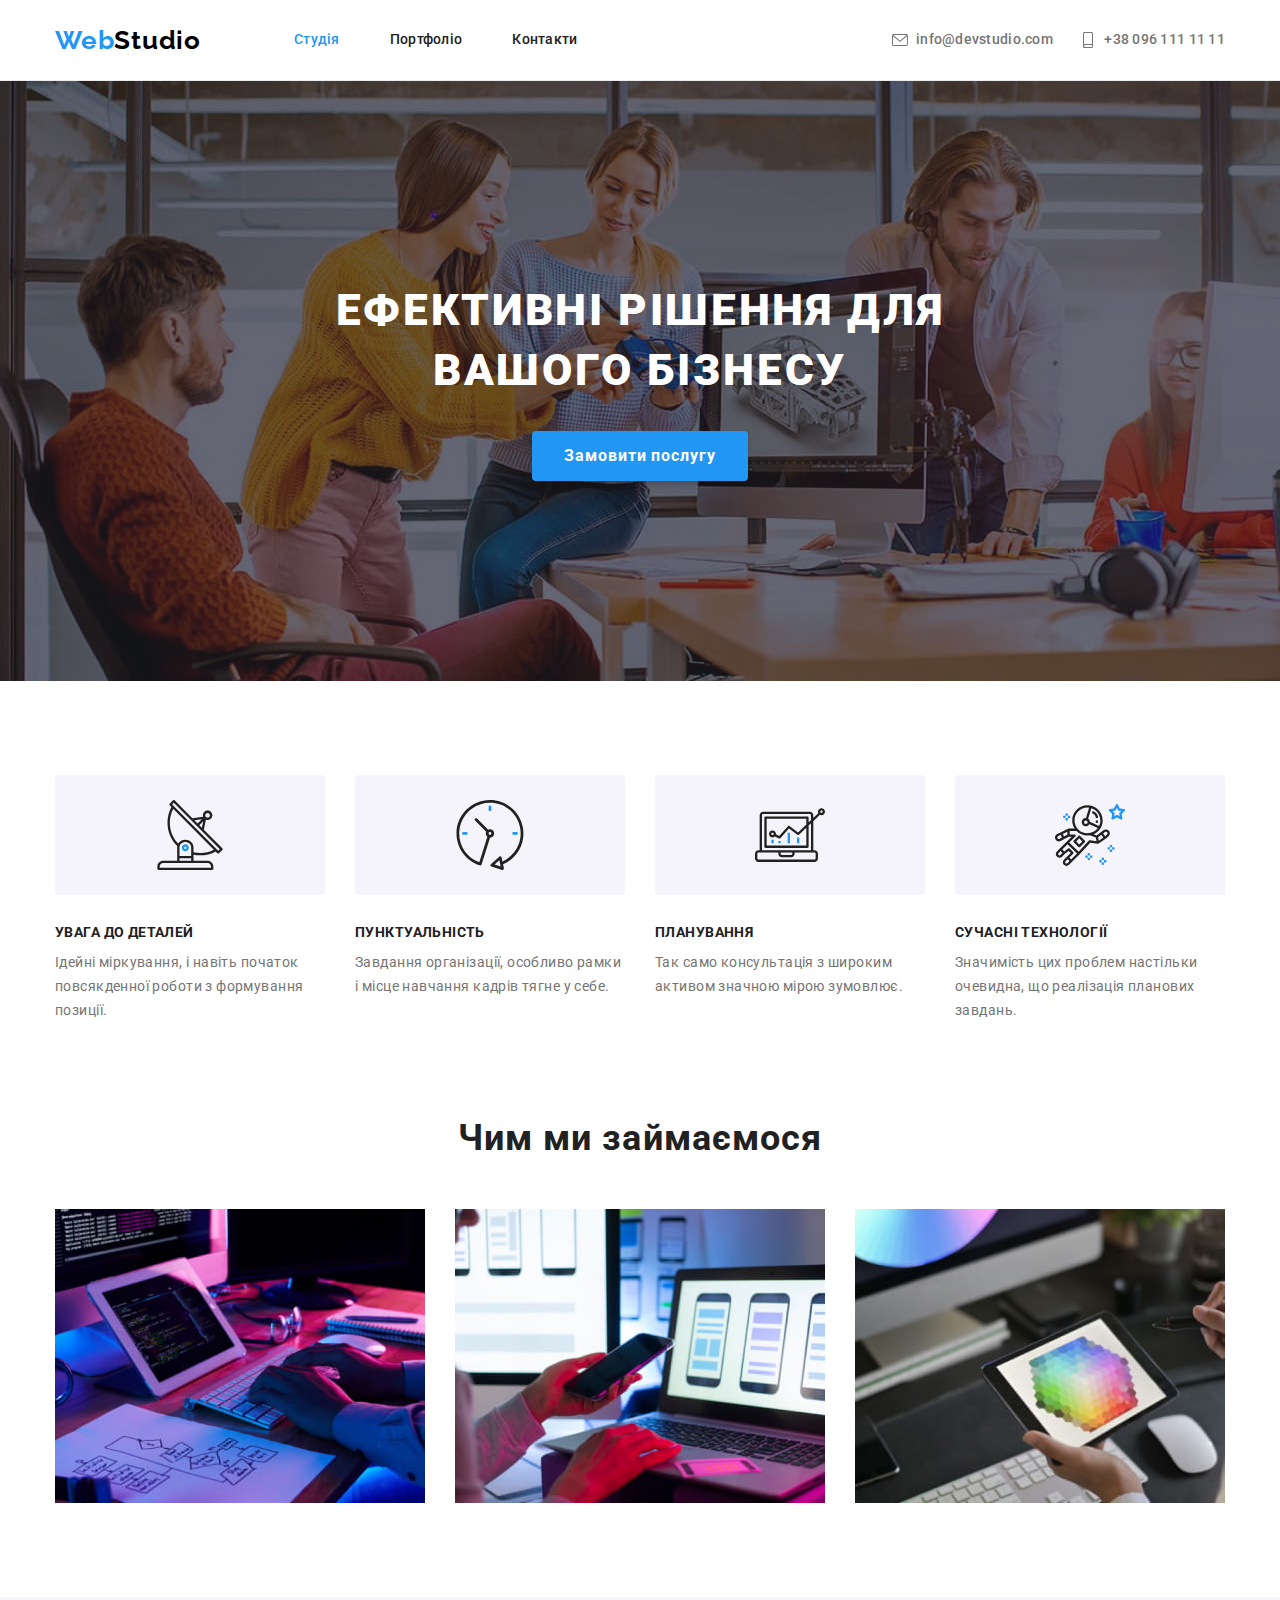
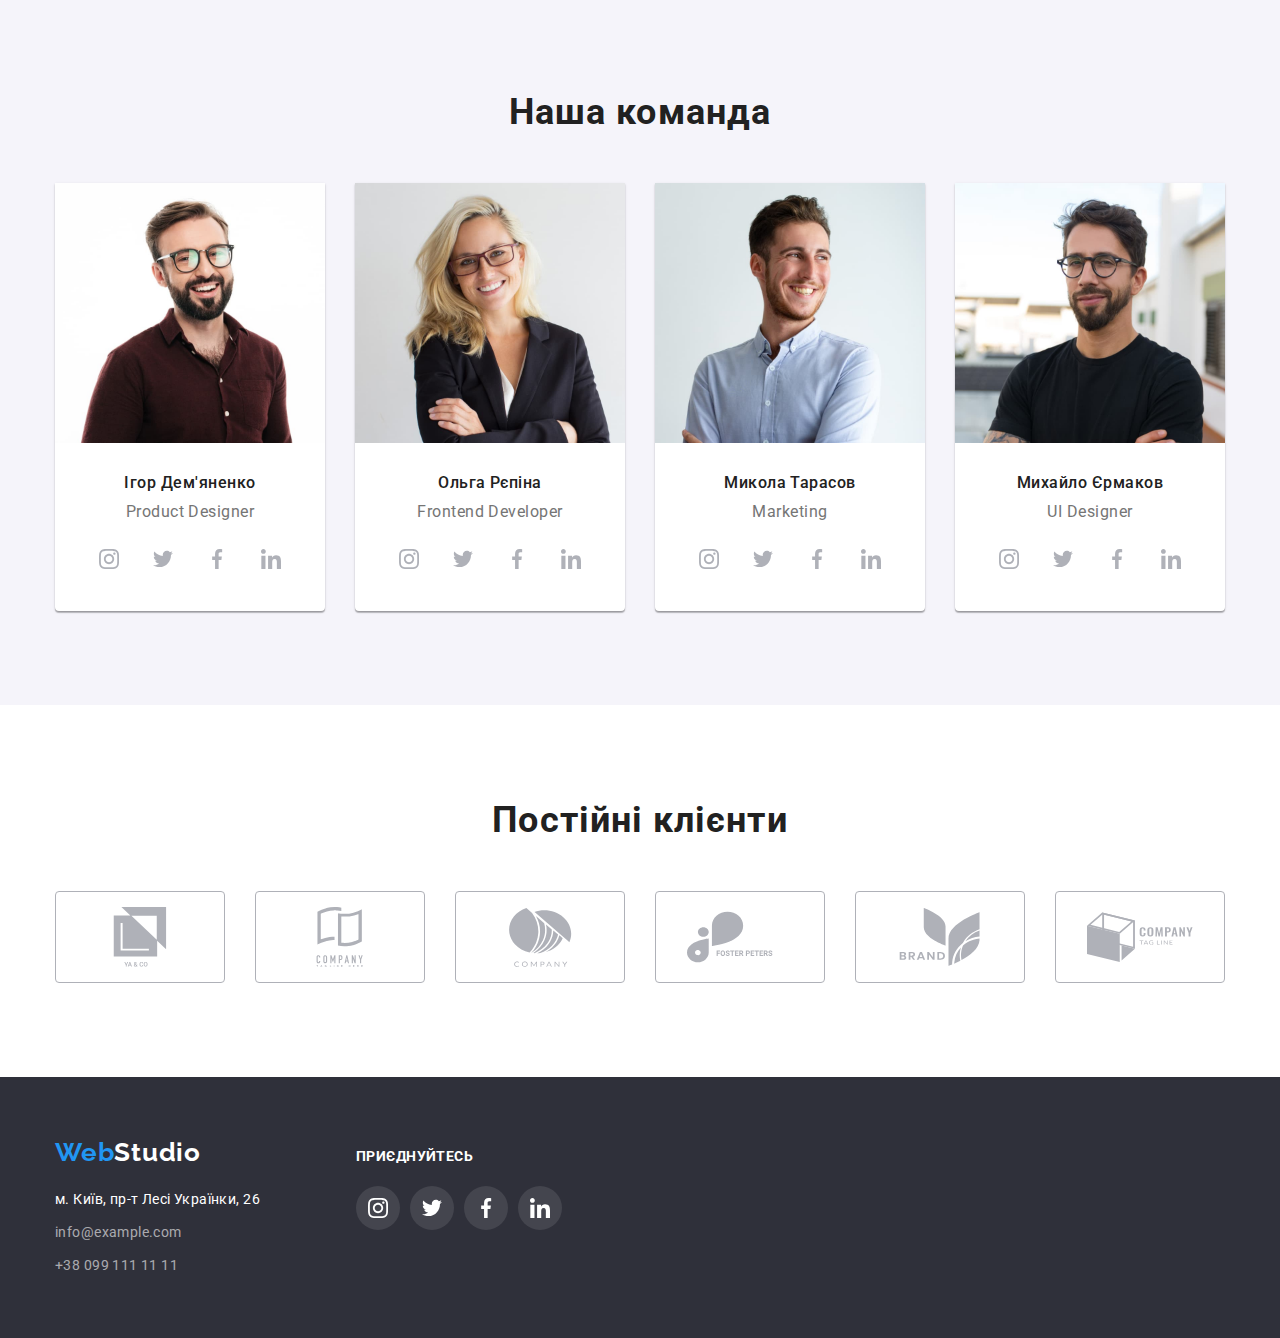
==== commit b488a997: "little corrected" ====
--- a/index.html
+++ b/index.html
@@ -101,7 +101,7 @@
             </div>
         </section>
 
-        <section class="section"><!--Секція 3-->
+        <section class="section directions"><!--Секція 3-->
             <div class="container">
                 <h2 class="directions-header">Чим ми займаємося</h2>
                 <ul class="directions-list list">
@@ -276,43 +276,43 @@
                 <ul class="customers-list list">
                     <li class="customers-list-item">
                         <a class="customers-links link" href="">
-                            <svg lang="en" aria-label="icon YA & CO" width="41" height="46.7">
-                                <use class="customers-icon" href="./images/sprite.svg#yaco"></use>
-                            </svg>
-                        </a>
-                    </li>
-                    <li class="customers-list-item">
-                        <a class="customers-links link" href="">
-                            <svg lang="en" aria-label="icon Tagine Here" width="40" height="52">
-                                <use class="customers-icon" href="./images/sprite.svg#union"></use>
-                            </svg>
-                        </a>
-                    </li>
-                    <li class="customers-list-item">
-                        <a class="customers-links link" href="">
-                            <svg lang="en" aria-label="icon Company" width="43.46" height="41.18">
-                                <use class="customers-icon" href="./images/sprite.svg#object"></use>
-                            </svg>
-                        </a>
-                    </li>
-                    <li class="customers-list-item">
-                        <a class="customers-links link" href="">
-                            <svg lang="en" aria-label="icon Foster Peters" width="84.44" height="40.62">
-                                <use class="customers-icon" href="./images/sprite.svg#fosterpeters"></use>
-                            </svg>
-                        </a>
-                    </li>
-                    <li class="customers-list-item">
-                        <a class="customers-links link" href="">
-                            <svg lang="en" aria-label="icon Brand" width="62.54" height="45.43">
-                                <use class="customers-icon" href="./images/sprite.svg#brand"></use>
-                            </svg>
-                        </a>
-                    </li>
-                    <li class="customers-list-item">
-                        <a class="customers-links link" href="">
-                            <svg lang="en" aria-label="icon Tagline Company" width="93.78" height="43.93">
-                                <use class="customers-icon" href="./images/sprite.svg#tagline"></use>
+                            <svg class="customers-icon" lang="en" aria-label="icon YA & CO" width="106" height="60">
+                                <use href="./images/sprite.svg#yaco"></use>
+                            </svg>
+                        </a>
+                    </li>
+                    <li class="customers-list-item">
+                        <a class="customers-links link" href="">
+                            <svg class="customers-icon" lang="en" aria-label="icon Tagine Here" width="106" height="60">
+                                <use href="./images/sprite.svg#union"></use>
+                            </svg>
+                        </a>
+                    </li>
+                    <li class="customers-list-item">
+                        <a class="customers-links link" href="">
+                            <svg class="customers-icon" lang="en" aria-label="icon Company" width="106" height="60">
+                                <use href="./images/sprite.svg#object"></use>
+                            </svg>
+                        </a>
+                    </li>
+                    <li class="customers-list-item">
+                        <a class="customers-links link" href="">
+                            <svg class="customers-icon" lang="en" aria-label="icon Foster Peters" width="106" height="60">
+                                <use href="./images/sprite.svg#fosterpeters"></use>
+                            </svg>
+                        </a>
+                    </li>
+                    <li class="customers-list-item">
+                        <a class="customers-links link" href="">
+                            <svg class="customers-icon" lang="en" aria-label="icon Brand" width="106" height="60">
+                                <use href="./images/sprite.svg#brand"></use>
+                            </svg>
+                        </a>
+                    </li>
+                    <li class="customers-list-item">
+                        <a class="customers-links link" href="">
+                            <svg class="customers-icon" lang="en" aria-label="icon Tagline Company" width="106" height="60">
+                                <use href="./images/sprite.svg#tagline"></use>
                             </svg>
                         </a>
                     </li>
@@ -342,7 +342,7 @@
             </div>
 
             <div>
-                 <h2 class="social-footer">приєднуйтесь</h2>
+                 <p class="social-footer">приєднуйтесь</p>
                 <ul class="footer-social-list list">
                     <li class="social-list-item">
                         <a class="footer-social-links link" href="">
--- a/css/style.css
+++ b/css/style.css
@@ -161,8 +161,6 @@
   display: flex;
   align-items: center;
   justify-content: space-between;
-  width: 100%;
-  height: 100%;
   padding: 32px 0;
 
   fill: currentColor;
@@ -184,12 +182,13 @@
 /* ====main-studio==== */
 /* ===section-hero=== */
 .hero {
-  display: flex;
-  align-items: center;
+  padding: 200px 0;
   max-width: 1600px;
   height: 600px;
   margin: 0 auto;
 
+  background-size: cover;
+  background-repeat: no-repeat;
   background-color: var(--bg-hero-color);
   background-image: linear-gradient(
       to right,
@@ -276,11 +275,14 @@
 /* ===section-features-end=== */
 
 /* ===section-directions=== */
+.directions {
+  padding-top: 0;
+}
+
 .directions-list {
   display: flex;
   column-gap: 30px;
 }
-
 /* ===section-directions-end=== */
 
 /* ===directions-and-team-headers== */
@@ -348,9 +350,6 @@
 }
 
 .social-links-item {
-  display: flex;
-  justify-content: center;
-  align-items: center;
   width: 44px;
   height: 44px;
 }
